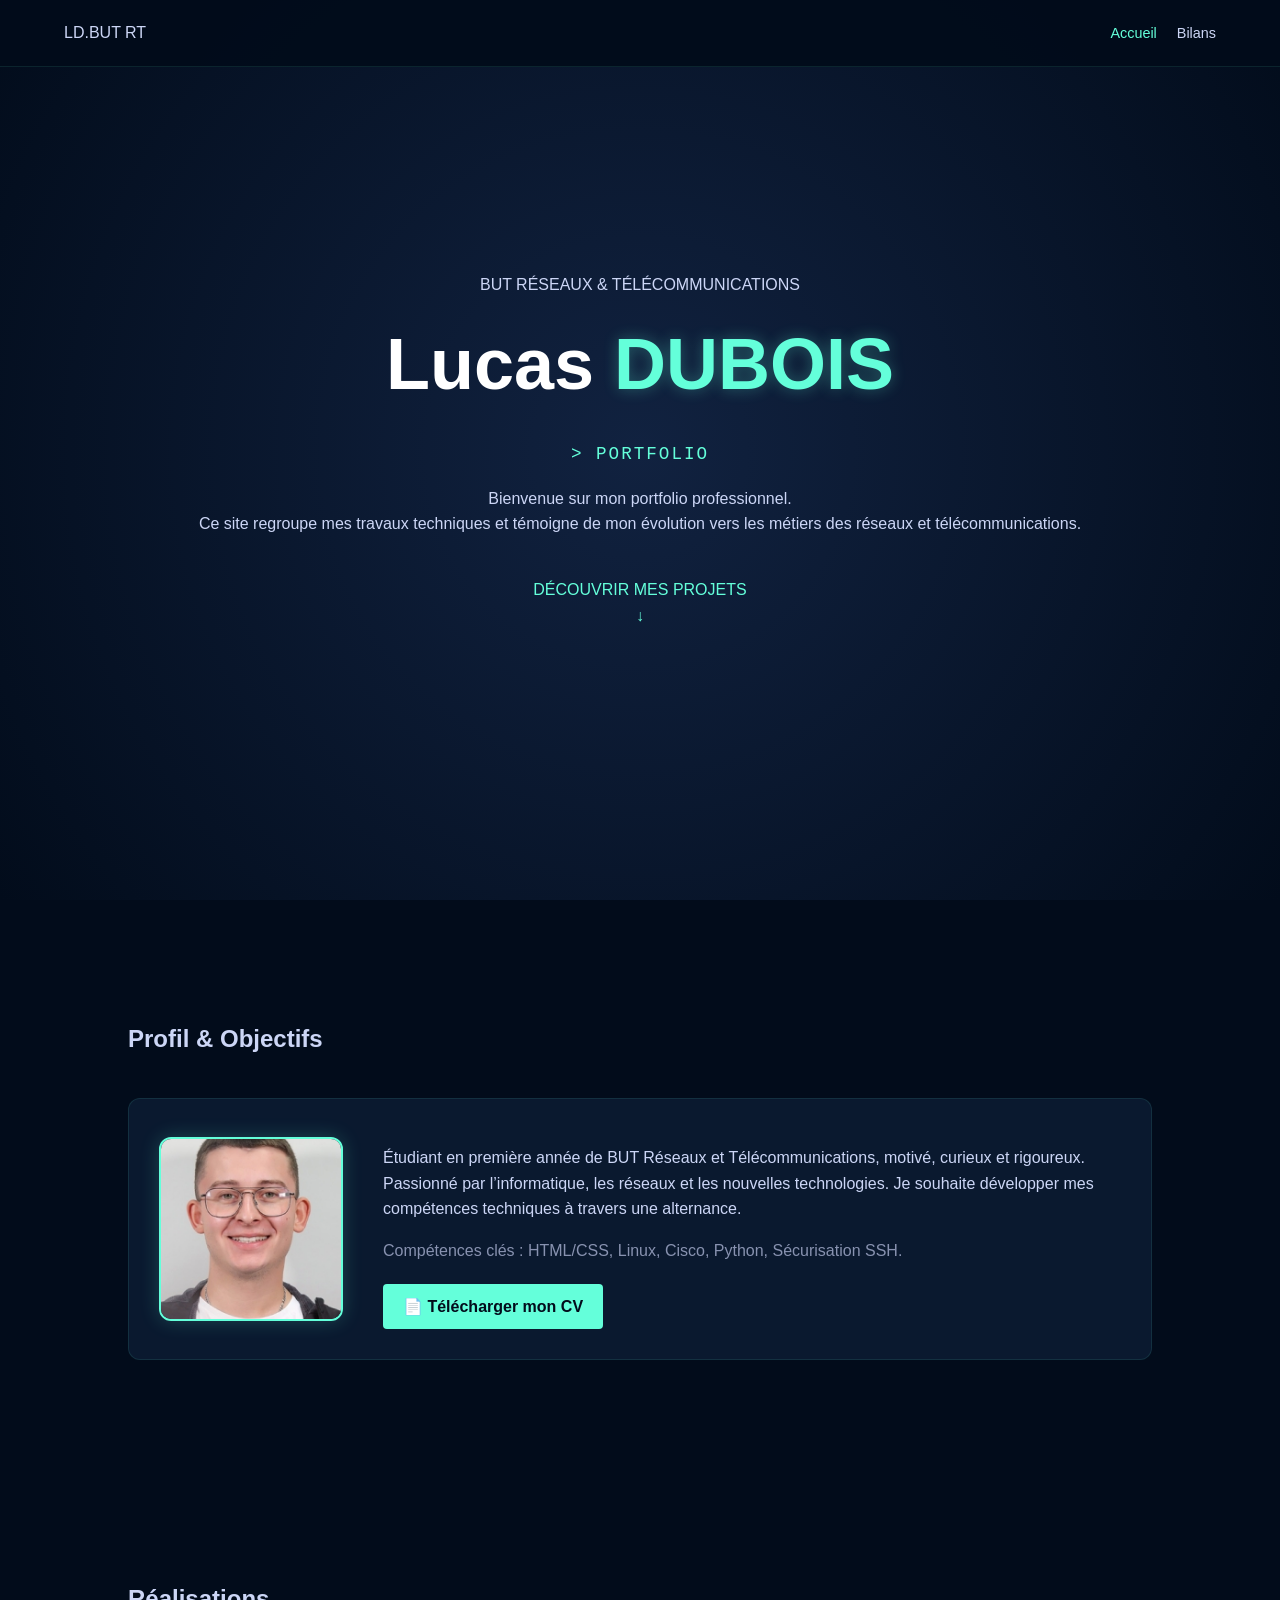
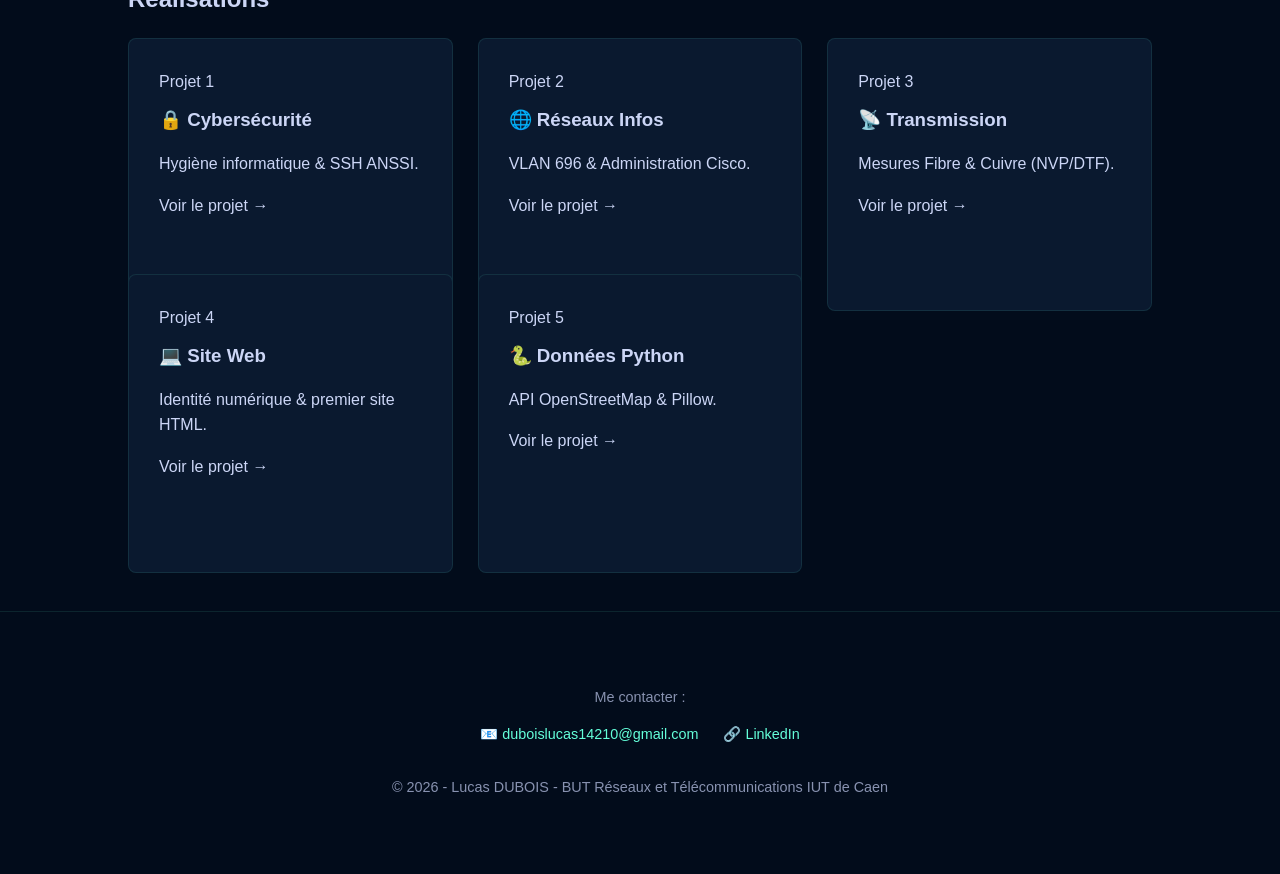
==== index.html @ 771aeaf8 "commit-4" ====
<!DOCTYPE html>
<html lang="fr">

<head>
    <meta charset="UTF-8">
    <title>Lucas DUBOIS | Portfolio RT</title>
    <link rel="stylesheet" href="Css/style.css"> 
</head>

<body>
    <nav>
        <div class="logo">LD.<span>BUT RT</span></div>
        <ul>
            <li><a href="index.html" class="nav-active">Accueil</a></li>
            <li><a href="html/bilans.html">Bilans</a></li>
        </ul>
    </nav>

    <header class="hero">
        <div class="hero-content">
            <div class="pre-title">BUT RÉSEAUX & TÉLÉCOMMUNICATIONS</div>
            <h1>Lucas <span class="highlight-text">DUBOIS</span></h1>
            <p class="cyber-tag">> PORTFOLIO</p>
            <p class="hero-desc">Bienvenue sur mon portfolio professionnel. <br> Ce site regroupe mes travaux techniques et
                témoigne de mon évolution vers les métiers des réseaux et télécommunications.</p>
            <div class="scroll-indicator">DÉCOUVRIR MES PROJETS<br><span>↓</span></div>
        </div>
    </header>

    <section id="presentation">
        <h2>Profil & Objectifs</h2>
        <div class="profile-container">
            <div class="profile-photo">
                <img src="Images/photo_de_moi.png" alt="Lucas DUBOIS"
                    onerror="this.style.display='none'; this.nextElementSibling.style.display='flex';">
                <div class="photo-placeholder" style="display:none;">PHOTO ICI</div>
            </div>
            <div class="profile-text">
                <p>Étudiant en première année de BUT Réseaux et
                    Télécommunications, motivé, curieux et rigoureux. Passionné
                    par l’informatique, les réseaux et les nouvelles technologies.
                    Je souhaite développer mes compétences techniques à
                    travers une alternance.</p>
                <p style="color: var(--slate); margin-bottom: 20px;">Compétences clés : HTML/CSS, Linux, Cisco, Python, Sécurisation SSH.</p>
                
                <a href="documents/MonCV.pdf" class="btn-cv" target="_blank">📄 Télécharger mon CV</a>
            </div>
        </div>
    </section>

    <section id="projets">
        <h2>Réalisations</h2>
        <div class="sae-grid">
            <a href="html/sae11.html" class="sae-link">
                <article class="sae-card">
                    <span class="code">Projet 1</span>
                    <h3>🔒 Cybersécurité</h3>
                    <p>Hygiène informatique & SSH ANSSI.</p>
                    <span class="btn-more">Voir le projet →</span>
                </article>
            </a>
            <a href="html/sae12.html" class="sae-link">
                <article class="sae-card">
                    <span class="code">Projet 2</span>
                    <h3>🌐 Réseaux Infos</h3>
                    <p>VLAN 696 & Administration Cisco.</p>
                    <span class="btn-more">Voir le projet →</span>
                </article>
            </a>
            <a href="html/sae13.html" class="sae-link">
                <article class="sae-card">
                    <span class="code">Projet 3</span>
                    <h3>📡 Transmission</h3>
                    <p>Mesures Fibre & Cuivre (NVP/DTF).</p>
                    <span class="btn-more">Voir le projet →</span>
                </article>
            </a>
            <a href="html/sae14.html" class="sae-link">
                <article class="sae-card">
                    <span class="code">Projet 4</span>
                    <h3>💻 Site Web</h3>
                    <p>Identité numérique & premier site HTML.</p>
                    <span class="btn-more">Voir le projet →</span>
                </article>
            </a>
            <a href="html/sae15.html" class="sae-link">
                <article class="sae-card">
                    <span class="code">Projet 5</span>
                    <h3>🐍 Données Python</h3>
                    <p>API OpenStreetMap & Pillow.</p>
                    <span class="btn-more">Voir le projet →</span>
                </article>
            </a>
        </div>
    </section>

    <footer>
        <div class="contact-info">
            <p>Me contacter :</p>
            <ul>
                <li>📧 <a href="mailto:duboislucas14210@gmail.com">duboislucas14210@gmail.com</a></li>
                <li>🔗 <a href="https://www.linkedin.com/in/lucas-dubois-a921353a0" target="_blank">LinkedIn</a></li>
            </ul>
        </div>
        <p>&copy; 2026 - Lucas DUBOIS - BUT Réseaux et Télécommunications IUT de Caen</p>
    </footer>
</body>

</html>
---- Css/style.css ----
:root {
    --bg: #020c1b;
    --card: #0a192f;
    --cyan: #64ffda;
    --text: #ccd6f6;
    --slate: #8892b0;
}

body { font-family: 'Segoe UI', sans-serif; background: var(--bg); color: var(--text); margin: 0; line-height: 1.6; }

/* Navigation */
nav { 
    display: flex; justify-content: space-between; align-items: center;
    padding: 20px 5%; background: rgba(2,12,27,0.95); 
    position: fixed; width: 100%; z-index: 1000; box-sizing: border-box;
    border-bottom: 1px solid rgba(100, 255, 218, 0.1);
}
nav ul { display: flex; list-style: none; gap: 20px; margin: 0; }
nav a { color: var(--text); text-decoration: none; font-size: 0.9rem; transition: 0.3s; }
nav a:hover, .nav-active { color: var(--cyan); }

/* Hero Section */
.hero {
    height: 100vh; display: flex; justify-content: center; align-items: center; text-align: center;
    background: radial-gradient(circle at center, #112240 0%, #020c1b 100%);
    position: relative; overflow: hidden;
}
.hero-content { z-index: 10; padding: 20px; }
.hero h1 { font-size: clamp(2.5rem, 8vw, 4.5rem); margin: 10px 0; color: #fff; }
.highlight-text { color: var(--cyan); text-shadow: 0 0 15px rgba(100, 255, 218, 0.3); }
.cyber-tag { color: var(--cyan); font-family: monospace; font-size: 1.1rem; letter-spacing: 2px; }

/* Profil & Bouton CV */
.profile-container {
    display: flex; align-items: center; gap: 40px; background: var(--card);
    padding: 30px; border-radius: 12px; border: 1px solid rgba(100,255,218,0.1);
    margin-top: 40px;
}
.profile-photo {
    width: 180px; height: 180px; border-radius: 12px;
    border: 2px solid var(--cyan); overflow: hidden;
    box-shadow: 0 0 20px rgba(100, 255, 218, 0.2); flex-shrink: 0;
}
.profile-photo img { width: 100%; height: 100%; object-fit: cover; }

.btn-cv {
    display: inline-block; padding: 10px 20px; background: var(--cyan); color: var(--bg);
    text-decoration: none; border-radius: 4px; font-weight: bold; transition: 0.3s;
}
.btn-cv:hover { transform: translateY(-3px); box-shadow: 0 5px 15px rgba(100, 255, 218, 0.3); }

/* Projets */
section { padding: 100px 10%; }
.sae-grid { display: grid; grid-template-columns: repeat(auto-fit, minmax(280px, 1fr)); gap: 25px; }
.sae-link { text-decoration: none; color: inherit; }
.sae-card { 
    background: var(--card); padding: 30px; border-radius: 8px; 
    border: 1px solid rgba(100,255,218,0.1); transition: 0.3s; height: 100%;
}
.sae-card:hover { transform: translateY(-10px); border-color: var(--cyan); }
.sae-card h3 { display: flex; align-items: center; gap: 10px; margin: 10px 0; }

/* Contact & Footer */
.contact-info { margin-bottom: 30px; text-align: center; }
.contact-info ul { list-style: none; padding: 0; display: flex; justify-content: center; gap: 25px; }
.contact-info a { color: var(--cyan); text-decoration: none; }
footer { 
    text-align: center; padding: 60px 0; border-top: 1px solid rgba(100, 255, 218, 0.1);
    color: var(--slate); font-size: 0.9rem;
}

/* Animations */
@keyframes bounce { 0%, 20%, 50%, 80%, 100% {transform: translateY(0);} 40% {transform: translateY(-10px);} }
.scroll-indicator { margin-top: 40px; animation: bounce 2s infinite; color: var(--cyan); }
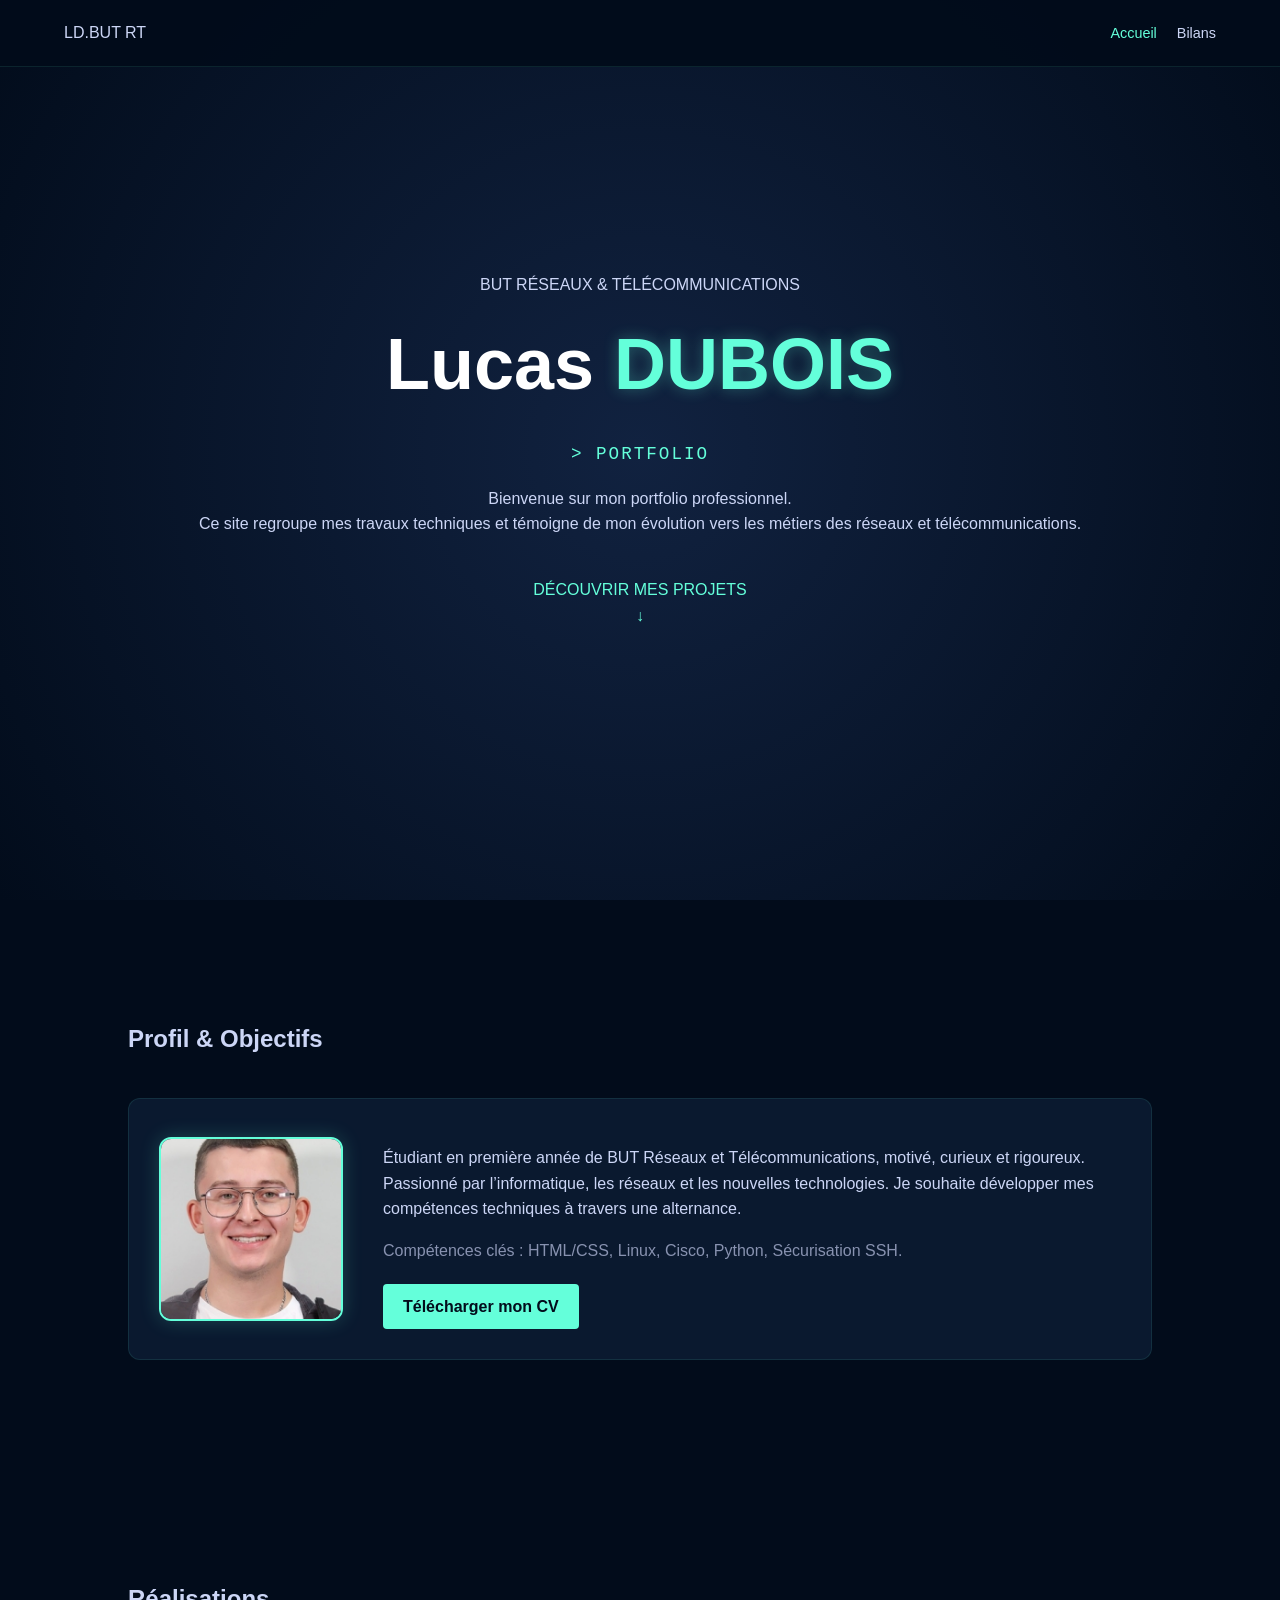
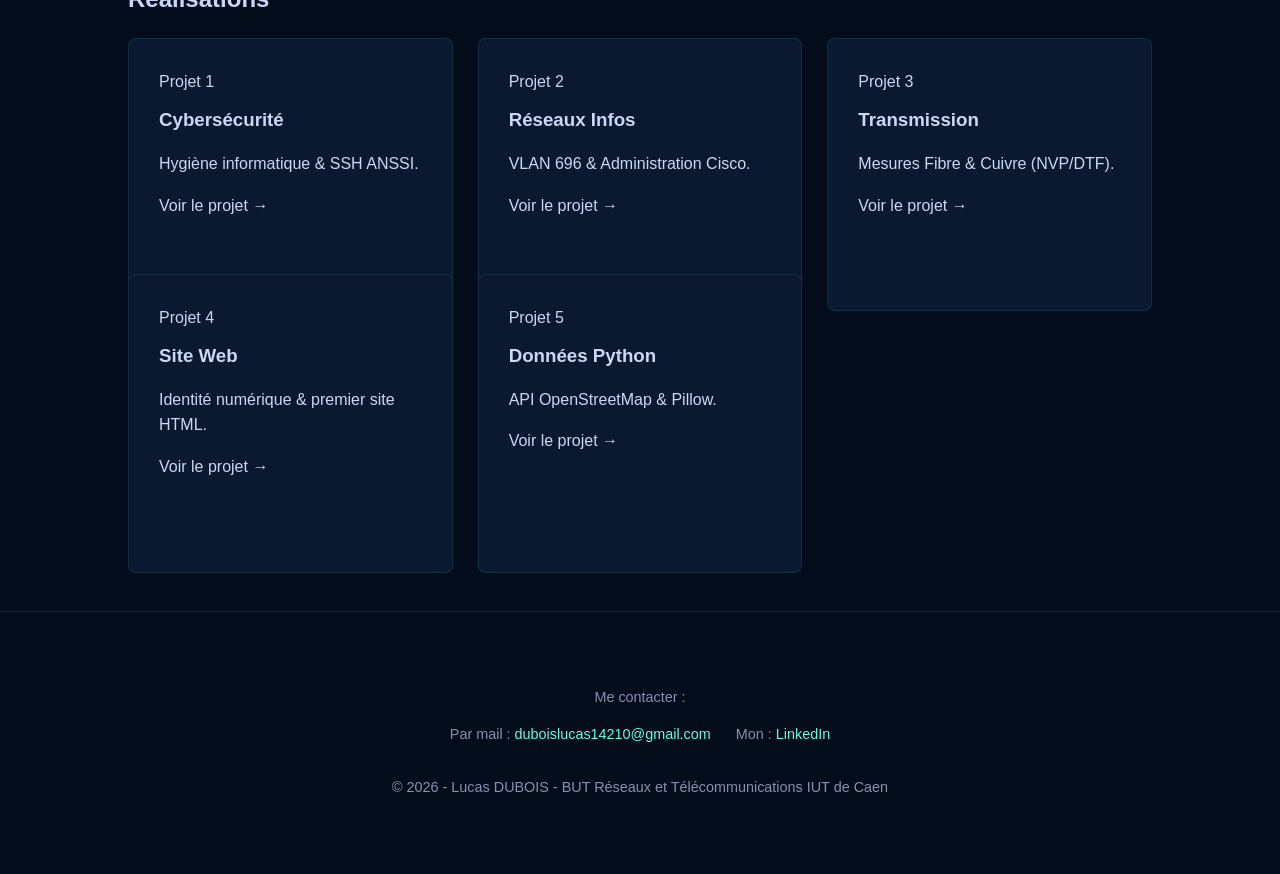
==== commit 77919627: "commit-5" ====
--- a/index.html
+++ b/index.html
@@ -43,7 +43,7 @@
                     travers une alternance.</p>
                 <p style="color: var(--slate); margin-bottom: 20px;">Compétences clés : HTML/CSS, Linux, Cisco, Python, Sécurisation SSH.</p>
                 
-                <a href="documents/MonCV.pdf" class="btn-cv" target="_blank">📄 Télécharger mon CV</a>
+                <a href="documents/MonCV.pdf" class="btn-cv" target="_blank">Télécharger mon CV</a>
             </div>
         </div>
     </section>
@@ -54,7 +54,7 @@
             <a href="html/sae11.html" class="sae-link">
                 <article class="sae-card">
                     <span class="code">Projet 1</span>
-                    <h3>🔒 Cybersécurité</h3>
+                    <h3>Cybersécurité</h3>
                     <p>Hygiène informatique & SSH ANSSI.</p>
                     <span class="btn-more">Voir le projet →</span>
                 </article>
@@ -62,7 +62,7 @@
             <a href="html/sae12.html" class="sae-link">
                 <article class="sae-card">
                     <span class="code">Projet 2</span>
-                    <h3>🌐 Réseaux Infos</h3>
+                    <h3>Réseaux Infos</h3>
                     <p>VLAN 696 & Administration Cisco.</p>
                     <span class="btn-more">Voir le projet →</span>
                 </article>
@@ -70,7 +70,7 @@
             <a href="html/sae13.html" class="sae-link">
                 <article class="sae-card">
                     <span class="code">Projet 3</span>
-                    <h3>📡 Transmission</h3>
+                    <h3>Transmission</h3>
                     <p>Mesures Fibre & Cuivre (NVP/DTF).</p>
                     <span class="btn-more">Voir le projet →</span>
                 </article>
@@ -78,7 +78,7 @@
             <a href="html/sae14.html" class="sae-link">
                 <article class="sae-card">
                     <span class="code">Projet 4</span>
-                    <h3>💻 Site Web</h3>
+                    <h3>Site Web</h3>
                     <p>Identité numérique & premier site HTML.</p>
                     <span class="btn-more">Voir le projet →</span>
                 </article>
@@ -86,7 +86,7 @@
             <a href="html/sae15.html" class="sae-link">
                 <article class="sae-card">
                     <span class="code">Projet 5</span>
-                    <h3>🐍 Données Python</h3>
+                    <h3>Données Python</h3>
                     <p>API OpenStreetMap & Pillow.</p>
                     <span class="btn-more">Voir le projet →</span>
                 </article>
@@ -98,8 +98,8 @@
         <div class="contact-info">
             <p>Me contacter :</p>
             <ul>
-                <li>📧 <a href="mailto:duboislucas14210@gmail.com">duboislucas14210@gmail.com</a></li>
-                <li>🔗 <a href="https://www.linkedin.com/in/lucas-dubois-a921353a0" target="_blank">LinkedIn</a></li>
+                <li>Par mail : <a href="mailto:duboislucas14210@gmail.com">duboislucas14210@gmail.com</a></li>
+                <li>Mon : <a href="https://www.linkedin.com/in/lucas-dubois-a921353a0" target="_blank">LinkedIn</a></li>
             </ul>
         </div>
         <p>&copy; 2026 - Lucas DUBOIS - BUT Réseaux et Télécommunications IUT de Caen</p>
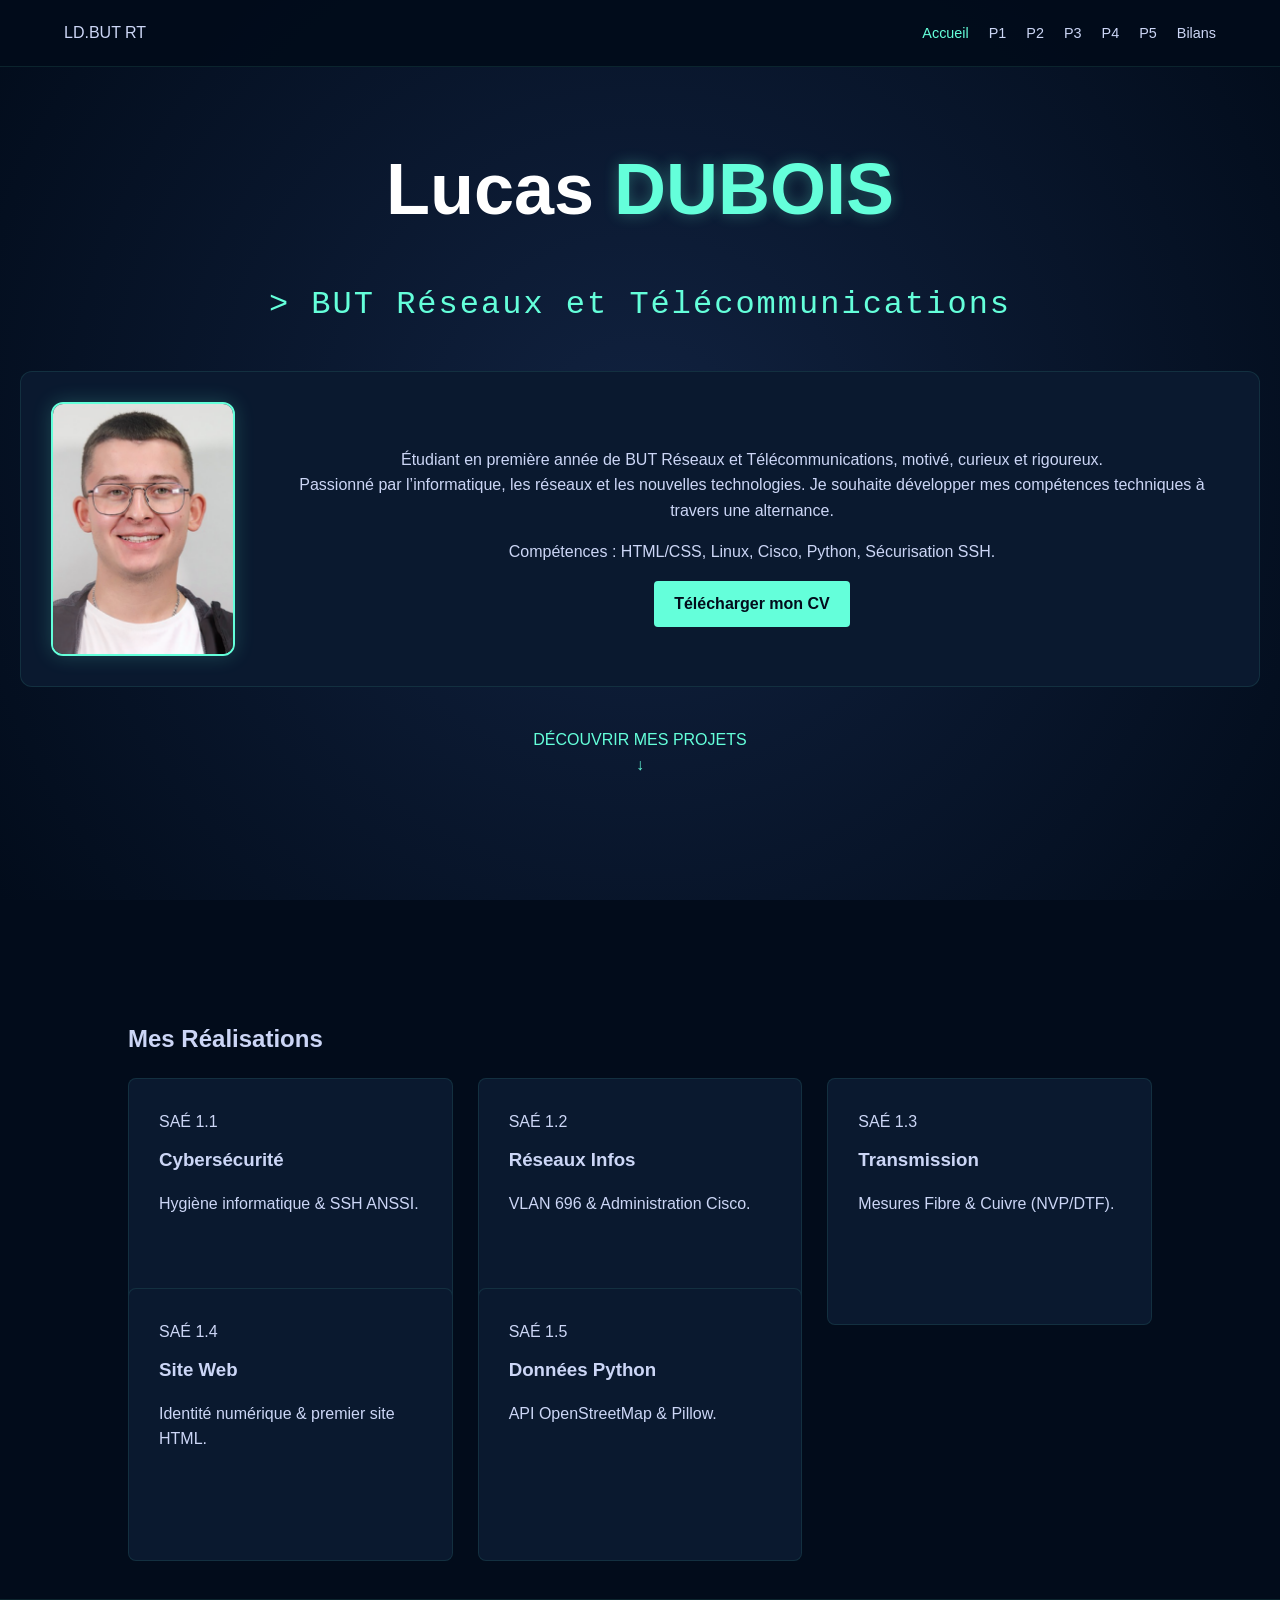
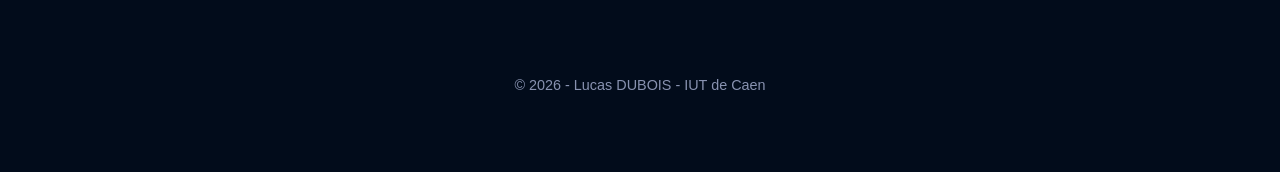
==== commit e0a4efd5: "commit-9" ====
--- a/index.html
+++ b/index.html
@@ -4,7 +4,7 @@
 <head>
     <meta charset="UTF-8">
     <title>Lucas DUBOIS | Portfolio RT</title>
-    <link rel="stylesheet" href="Css/style.css"> 
+    <link rel="stylesheet" href="Css/style.css">
 </head>
 
 <body>
@@ -12,97 +12,80 @@
         <div class="logo">LD.<span>BUT RT</span></div>
         <ul>
             <li><a href="index.html" class="nav-active">Accueil</a></li>
+            <li><a href="html/sae11.html">P1</a></li>
+            <li><a href="html/sae12.html">P2</a></li>
+            <li><a href="html/sae13.html">P3</a></li>
+            <li><a href="html/sae14.html">P4</a></li>
+            <li><a href="html/sae15.html">P5</a></li>
             <li><a href="html/bilans.html">Bilans</a></li>
         </ul>
     </nav>
 
     <header class="hero">
         <div class="hero-content">
-            <div class="pre-title">BUT RÉSEAUX & TÉLÉCOMMUNICATIONS</div>
             <h1>Lucas <span class="highlight-text">DUBOIS</span></h1>
-            <p class="cyber-tag">> PORTFOLIO</p>
-            <p class="hero-desc">Bienvenue sur mon portfolio professionnel. <br> Ce site regroupe mes travaux techniques et
-                témoigne de mon évolution vers les métiers des réseaux et télécommunications.</p>
+            <p class="cyber-tag"> > BUT Réseaux et Télécommunications</p>
+
+            <div class="profile-container hero-box">
+                <div class="profile-photo">
+                    <img src="Images/photo_de_moi.png" alt="Lucas DUBOIS">
+                </div>
+                <div class="profile-text">
+                    <p>Étudiant en première année de BUT Réseaux et Télécommunications, motivé, curieux et rigoureux. <br>
+                        Passionné par l’informatique, les réseaux et les nouvelles technologies. Je souhaite développer
+                        mes compétences techniques à travers une alternance.</p>
+                    <p class="hero-comp">Compétences : HTML/CSS, Linux, Cisco, Python, Sécurisation SSH.</p>
+                    <a href="documents/MonCV.pdf" class="btn-cv" target="_blank">Télécharger mon CV</a>
+                </div>
+            </div>
+
             <div class="scroll-indicator">DÉCOUVRIR MES PROJETS<br><span>↓</span></div>
         </div>
     </header>
 
-    <section id="presentation">
-        <h2>Profil & Objectifs</h2>
-        <div class="profile-container">
-            <div class="profile-photo">
-                <img src="Images/photo_de_moi.png" alt="Lucas DUBOIS"
-                    onerror="this.style.display='none'; this.nextElementSibling.style.display='flex';">
-                <div class="photo-placeholder" style="display:none;">PHOTO ICI</div>
-            </div>
-            <div class="profile-text">
-                <p>Étudiant en première année de BUT Réseaux et
-                    Télécommunications, motivé, curieux et rigoureux. Passionné
-                    par l’informatique, les réseaux et les nouvelles technologies.
-                    Je souhaite développer mes compétences techniques à
-                    travers une alternance.</p>
-                <p style="color: var(--slate); margin-bottom: 20px;">Compétences clés : HTML/CSS, Linux, Cisco, Python, Sécurisation SSH.</p>
-                
-                <a href="documents/MonCV.pdf" class="btn-cv" target="_blank">Télécharger mon CV</a>
-            </div>
-        </div>
-    </section>
-
     <section id="projets">
-        <h2>Réalisations</h2>
+        <h2>Mes Réalisations</h2>
         <div class="sae-grid">
             <a href="html/sae11.html" class="sae-link">
                 <article class="sae-card">
-                    <span class="code">Projet 1</span>
+                    <span class="code">SAÉ 1.1</span>
                     <h3>Cybersécurité</h3>
                     <p>Hygiène informatique & SSH ANSSI.</p>
-                    <span class="btn-more">Voir le projet →</span>
                 </article>
             </a>
             <a href="html/sae12.html" class="sae-link">
                 <article class="sae-card">
-                    <span class="code">Projet 2</span>
+                    <span class="code">SAÉ 1.2</span>
                     <h3>Réseaux Infos</h3>
                     <p>VLAN 696 & Administration Cisco.</p>
-                    <span class="btn-more">Voir le projet →</span>
                 </article>
             </a>
             <a href="html/sae13.html" class="sae-link">
                 <article class="sae-card">
-                    <span class="code">Projet 3</span>
+                    <span class="code">SAÉ 1.3</span>
                     <h3>Transmission</h3>
                     <p>Mesures Fibre & Cuivre (NVP/DTF).</p>
-                    <span class="btn-more">Voir le projet →</span>
                 </article>
             </a>
             <a href="html/sae14.html" class="sae-link">
                 <article class="sae-card">
-                    <span class="code">Projet 4</span>
+                    <span class="code">SAÉ 1.4</span>
                     <h3>Site Web</h3>
                     <p>Identité numérique & premier site HTML.</p>
-                    <span class="btn-more">Voir le projet →</span>
                 </article>
             </a>
             <a href="html/sae15.html" class="sae-link">
                 <article class="sae-card">
-                    <span class="code">Projet 5</span>
+                    <span class="code">SAÉ 1.5</span>
                     <h3>Données Python</h3>
                     <p>API OpenStreetMap & Pillow.</p>
-                    <span class="btn-more">Voir le projet →</span>
                 </article>
             </a>
         </div>
     </section>
 
     <footer>
-        <div class="contact-info">
-            <p>Me contacter :</p>
-            <ul>
-                <li>Par mail : <a href="mailto:duboislucas14210@gmail.com">duboislucas14210@gmail.com</a></li>
-                <li>Mon : <a href="https://www.linkedin.com/in/lucas-dubois-a921353a0" target="_blank">LinkedIn</a></li>
-            </ul>
-        </div>
-        <p>&copy; 2026 - Lucas DUBOIS - BUT Réseaux et Télécommunications IUT de Caen</p>
+        <p>&copy; 2026 - Lucas DUBOIS - IUT de Caen</p>
     </footer>
 </body>
 
--- a/Css/style.css
+++ b/Css/style.css
@@ -28,7 +28,7 @@
 .hero-content { z-index: 10; padding: 20px; }
 .hero h1 { font-size: clamp(2.5rem, 8vw, 4.5rem); margin: 10px 0; color: #fff; }
 .highlight-text { color: var(--cyan); text-shadow: 0 0 15px rgba(100, 255, 218, 0.3); }
-.cyber-tag { color: var(--cyan); font-family: monospace; font-size: 1.1rem; letter-spacing: 2px; }
+.cyber-tag { color: var(--cyan); font-family: monospace; font-size: 2rem; letter-spacing: 2px; }
 
 /* Profil & Bouton CV */
 .profile-container {
@@ -37,7 +37,7 @@
     margin-top: 40px;
 }
 .profile-photo {
-    width: 180px; height: 180px; border-radius: 12px;
+    width: 180px; height: 250px; border-radius: 12px;
     border: 2px solid var(--cyan); overflow: hidden;
     box-shadow: 0 0 20px rgba(100, 255, 218, 0.2); flex-shrink: 0;
 }
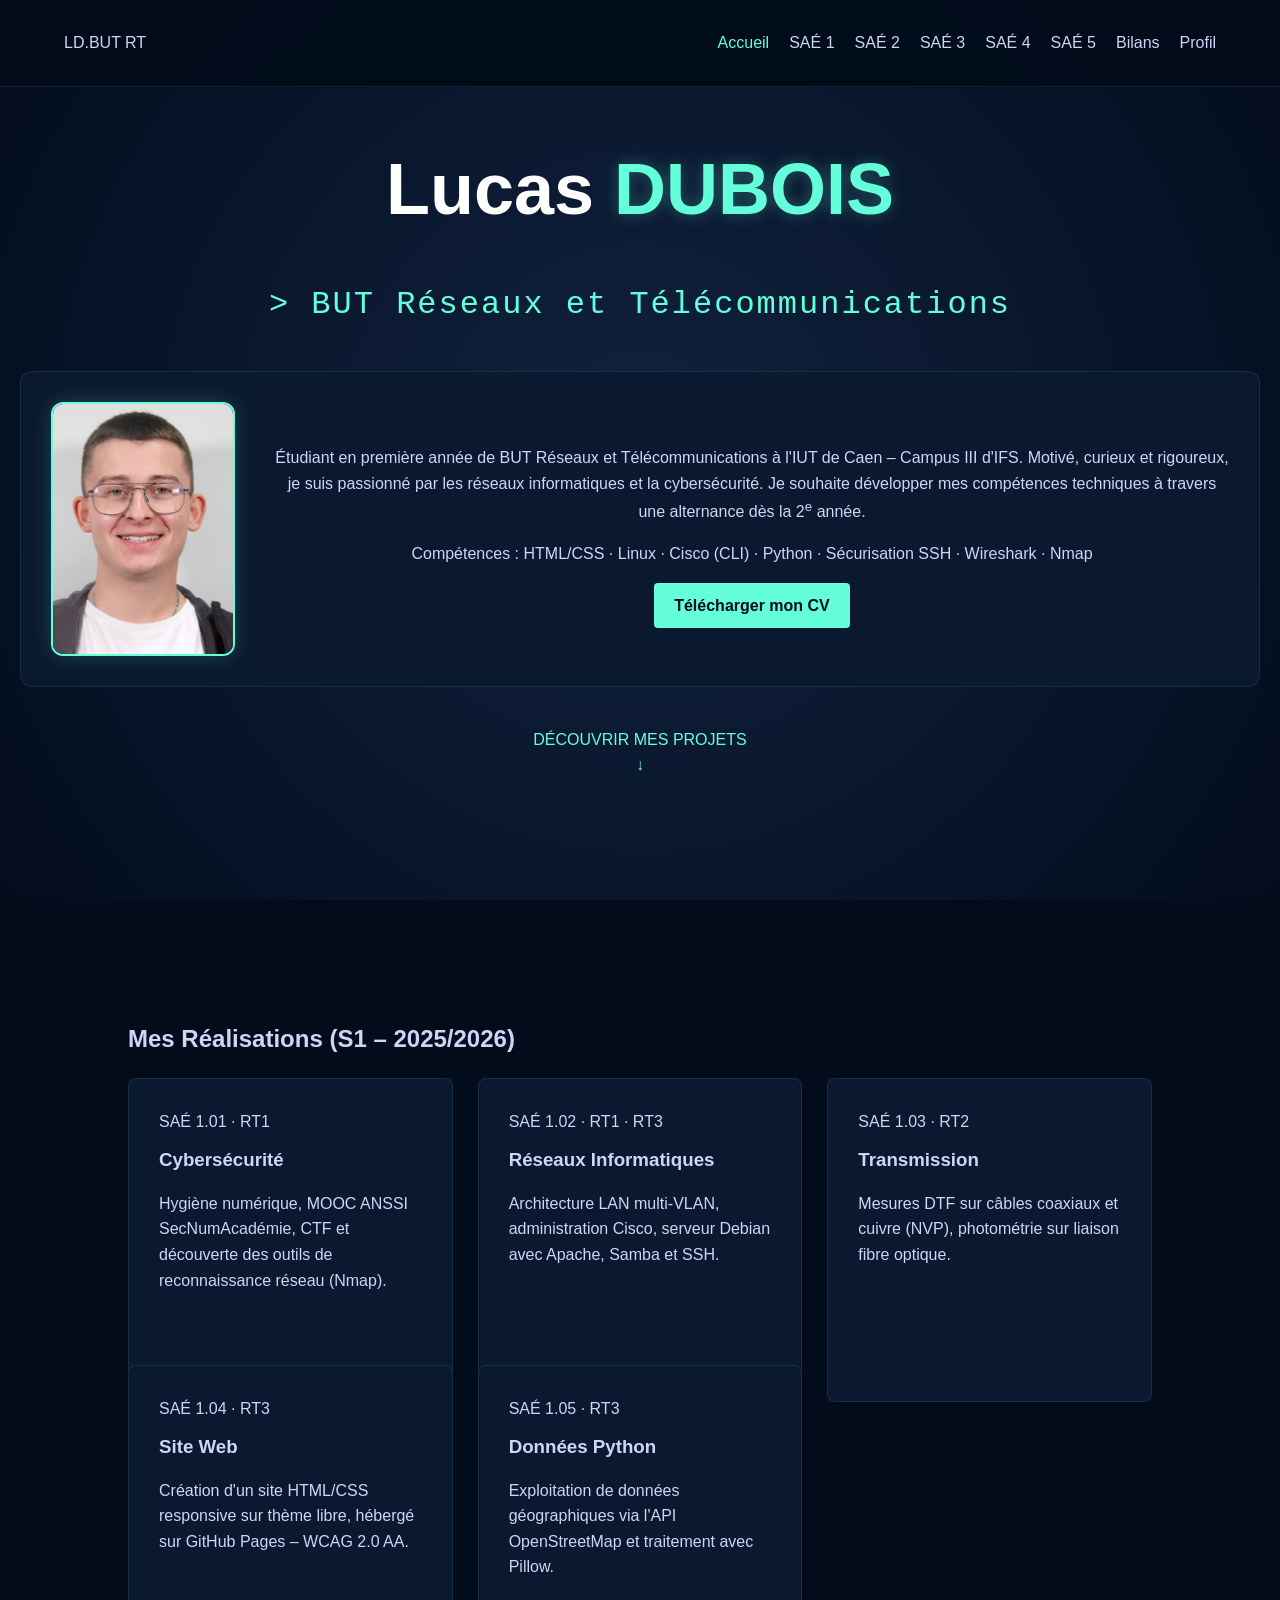
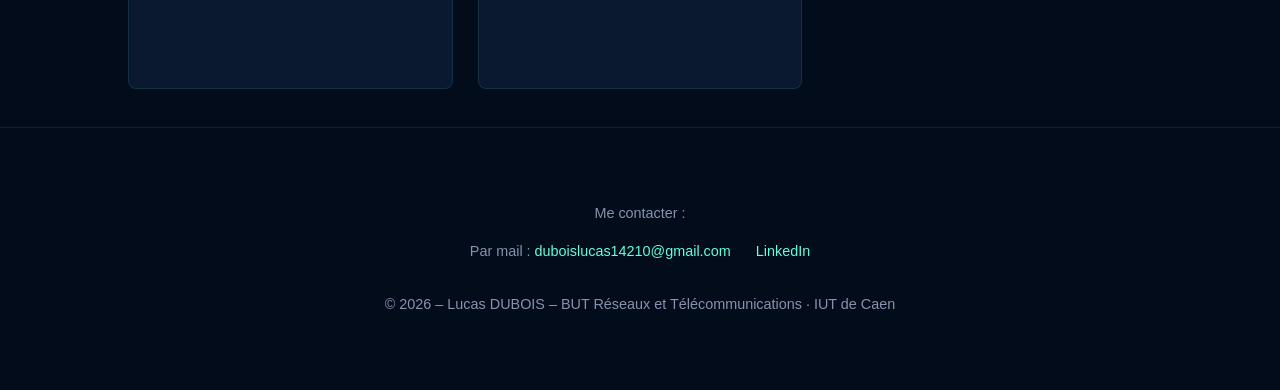
==== commit 51913a0e: "commit-9.3" ====
--- a/index.html
+++ b/index.html
@@ -1,23 +1,22 @@
 <!DOCTYPE html>
 <html lang="fr">
-
 <head>
     <meta charset="UTF-8">
     <title>Lucas DUBOIS | Portfolio RT</title>
     <link rel="stylesheet" href="Css/style.css">
 </head>
-
 <body>
     <nav>
         <div class="logo">LD.<span>BUT RT</span></div>
         <ul>
             <li><a href="index.html" class="nav-active">Accueil</a></li>
-            <li><a href="html/sae11.html">P1</a></li>
-            <li><a href="html/sae12.html">P2</a></li>
-            <li><a href="html/sae13.html">P3</a></li>
-            <li><a href="html/sae14.html">P4</a></li>
-            <li><a href="html/sae15.html">P5</a></li>
+            <li><a href="html/sae11.html">SAÉ 1</a></li>
+            <li><a href="html/sae12.html">SAÉ 2</a></li>
+            <li><a href="html/sae13.html">SAÉ 3</a></li>
+            <li><a href="html/sae14.html">SAÉ 4</a></li>
+            <li><a href="html/sae15.html">SAÉ 5</a></li>
             <li><a href="html/bilans.html">Bilans</a></li>
+            <li><a href="html/presentation.html">Profil</a></li>
         </ul>
     </nav>
 
@@ -25,68 +24,72 @@
         <div class="hero-content">
             <h1>Lucas <span class="highlight-text">DUBOIS</span></h1>
             <p class="cyber-tag"> > BUT Réseaux et Télécommunications</p>
-
             <div class="profile-container hero-box">
                 <div class="profile-photo">
                     <img src="Images/photo_de_moi.png" alt="Lucas DUBOIS">
                 </div>
                 <div class="profile-text">
-                    <p>Étudiant en première année de BUT Réseaux et Télécommunications, motivé, curieux et rigoureux. <br>
-                        Passionné par l’informatique, les réseaux et les nouvelles technologies. Je souhaite développer
-                        mes compétences techniques à travers une alternance.</p>
-                    <p class="hero-comp">Compétences : HTML/CSS, Linux, Cisco, Python, Sécurisation SSH.</p>
+                    <p>Étudiant en première année de BUT Réseaux et Télécommunications à l'IUT de Caen – Campus III d'IFS.
+                        Motivé, curieux et rigoureux, je suis passionné par les réseaux informatiques et la cybersécurité.
+                        Je souhaite développer mes compétences techniques à travers une alternance dès la 2<sup>e</sup> année.</p>
+                    <p class="hero-comp">Compétences : HTML/CSS · Linux · Cisco (CLI) · Python · Sécurisation SSH · Wireshark · Nmap</p>
                     <a href="documents/MonCV.pdf" class="btn-cv" target="_blank">Télécharger mon CV</a>
                 </div>
             </div>
-
             <div class="scroll-indicator">DÉCOUVRIR MES PROJETS<br><span>↓</span></div>
         </div>
     </header>
 
     <section id="projets">
-        <h2>Mes Réalisations</h2>
+        <h2>Mes Réalisations (S1 – 2025/2026)</h2>
         <div class="sae-grid">
             <a href="html/sae11.html" class="sae-link">
                 <article class="sae-card">
-                    <span class="code">SAÉ 1.1</span>
+                    <span class="code">SAÉ 1.01 · RT1</span>
                     <h3>Cybersécurité</h3>
-                    <p>Hygiène informatique & SSH ANSSI.</p>
+                    <p>Hygiène numérique, MOOC ANSSI SecNumAcadémie, CTF et découverte des outils de reconnaissance réseau (Nmap).</p>
                 </article>
             </a>
             <a href="html/sae12.html" class="sae-link">
                 <article class="sae-card">
-                    <span class="code">SAÉ 1.2</span>
-                    <h3>Réseaux Infos</h3>
-                    <p>VLAN 696 & Administration Cisco.</p>
+                    <span class="code">SAÉ 1.02 · RT1 · RT3</span>
+                    <h3>Réseaux Informatiques</h3>
+                    <p>Architecture LAN multi-VLAN, administration Cisco, serveur Debian avec Apache, Samba et SSH.</p>
                 </article>
             </a>
             <a href="html/sae13.html" class="sae-link">
                 <article class="sae-card">
-                    <span class="code">SAÉ 1.3</span>
+                    <span class="code">SAÉ 1.03 · RT2</span>
                     <h3>Transmission</h3>
-                    <p>Mesures Fibre & Cuivre (NVP/DTF).</p>
+                    <p>Mesures DTF sur câbles coaxiaux et cuivre (NVP), photométrie sur liaison fibre optique.</p>
                 </article>
             </a>
             <a href="html/sae14.html" class="sae-link">
                 <article class="sae-card">
-                    <span class="code">SAÉ 1.4</span>
+                    <span class="code">SAÉ 1.04 · RT3</span>
                     <h3>Site Web</h3>
-                    <p>Identité numérique & premier site HTML.</p>
+                    <p>Création d'un site HTML/CSS responsive sur thème libre, hébergé sur GitHub Pages – WCAG 2.0 AA.</p>
                 </article>
             </a>
             <a href="html/sae15.html" class="sae-link">
                 <article class="sae-card">
-                    <span class="code">SAÉ 1.5</span>
+                    <span class="code">SAÉ 1.05 · RT3</span>
                     <h3>Données Python</h3>
-                    <p>API OpenStreetMap & Pillow.</p>
+                    <p>Exploitation de données géographiques via l'API OpenStreetMap et traitement avec Pillow.</p>
                 </article>
             </a>
         </div>
     </section>
 
     <footer>
-        <p>&copy; 2026 - Lucas DUBOIS - IUT de Caen</p>
+        <div class="contact-info">
+            <p>Me contacter :</p>
+            <ul>
+                <li>Par mail : <a href="mailto:duboislucas14210@gmail.com">duboislucas14210@gmail.com</a></li>
+                <li><a href="https://www.linkedin.com/in/lucas-dubois-a921353a0" target="_blank">LinkedIn</a></li>
+            </ul>
+        </div>
+        <p>&copy; 2026 – Lucas DUBOIS – BUT Réseaux et Télécommunications · IUT de Caen</p>
     </footer>
 </body>
-
 </html>
--- a/Css/style.css
+++ b/Css/style.css
@@ -11,12 +11,12 @@
 /* Navigation */
 nav { 
     display: flex; justify-content: space-between; align-items: center;
-    padding: 20px 5%; background: rgba(2,12,27,0.95); 
+    padding: 30px 5%; background: rgba(2,12,27,0.95); 
     position: fixed; width: 100%; z-index: 1000; box-sizing: border-box;
     border-bottom: 1px solid rgba(100, 255, 218, 0.1);
 }
 nav ul { display: flex; list-style: none; gap: 20px; margin: 0; }
-nav a { color: var(--text); text-decoration: none; font-size: 0.9rem; transition: 0.3s; }
+nav a { color: var(--text); text-decoration: none; font-size: 1rem; transition: 0.3s; }
 nav a:hover, .nav-active { color: var(--cyan); }
 
 /* Hero Section */
